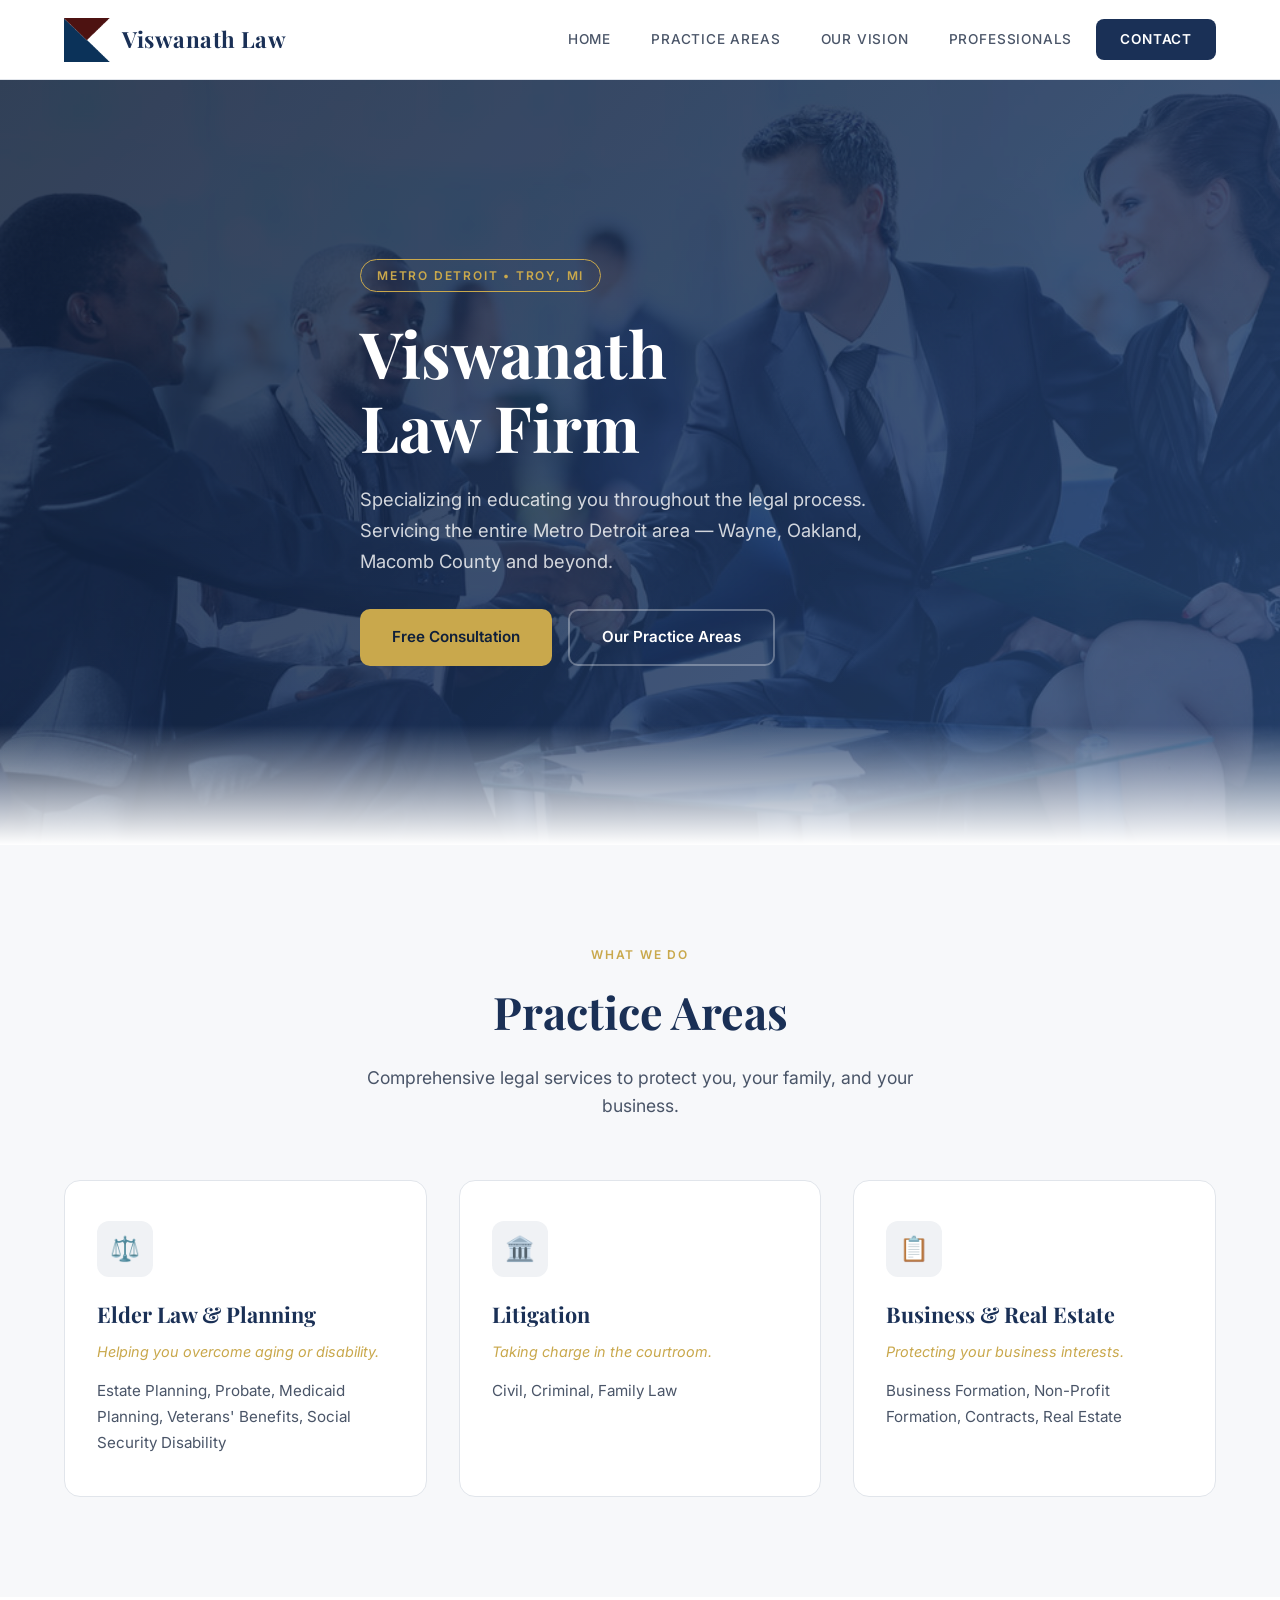
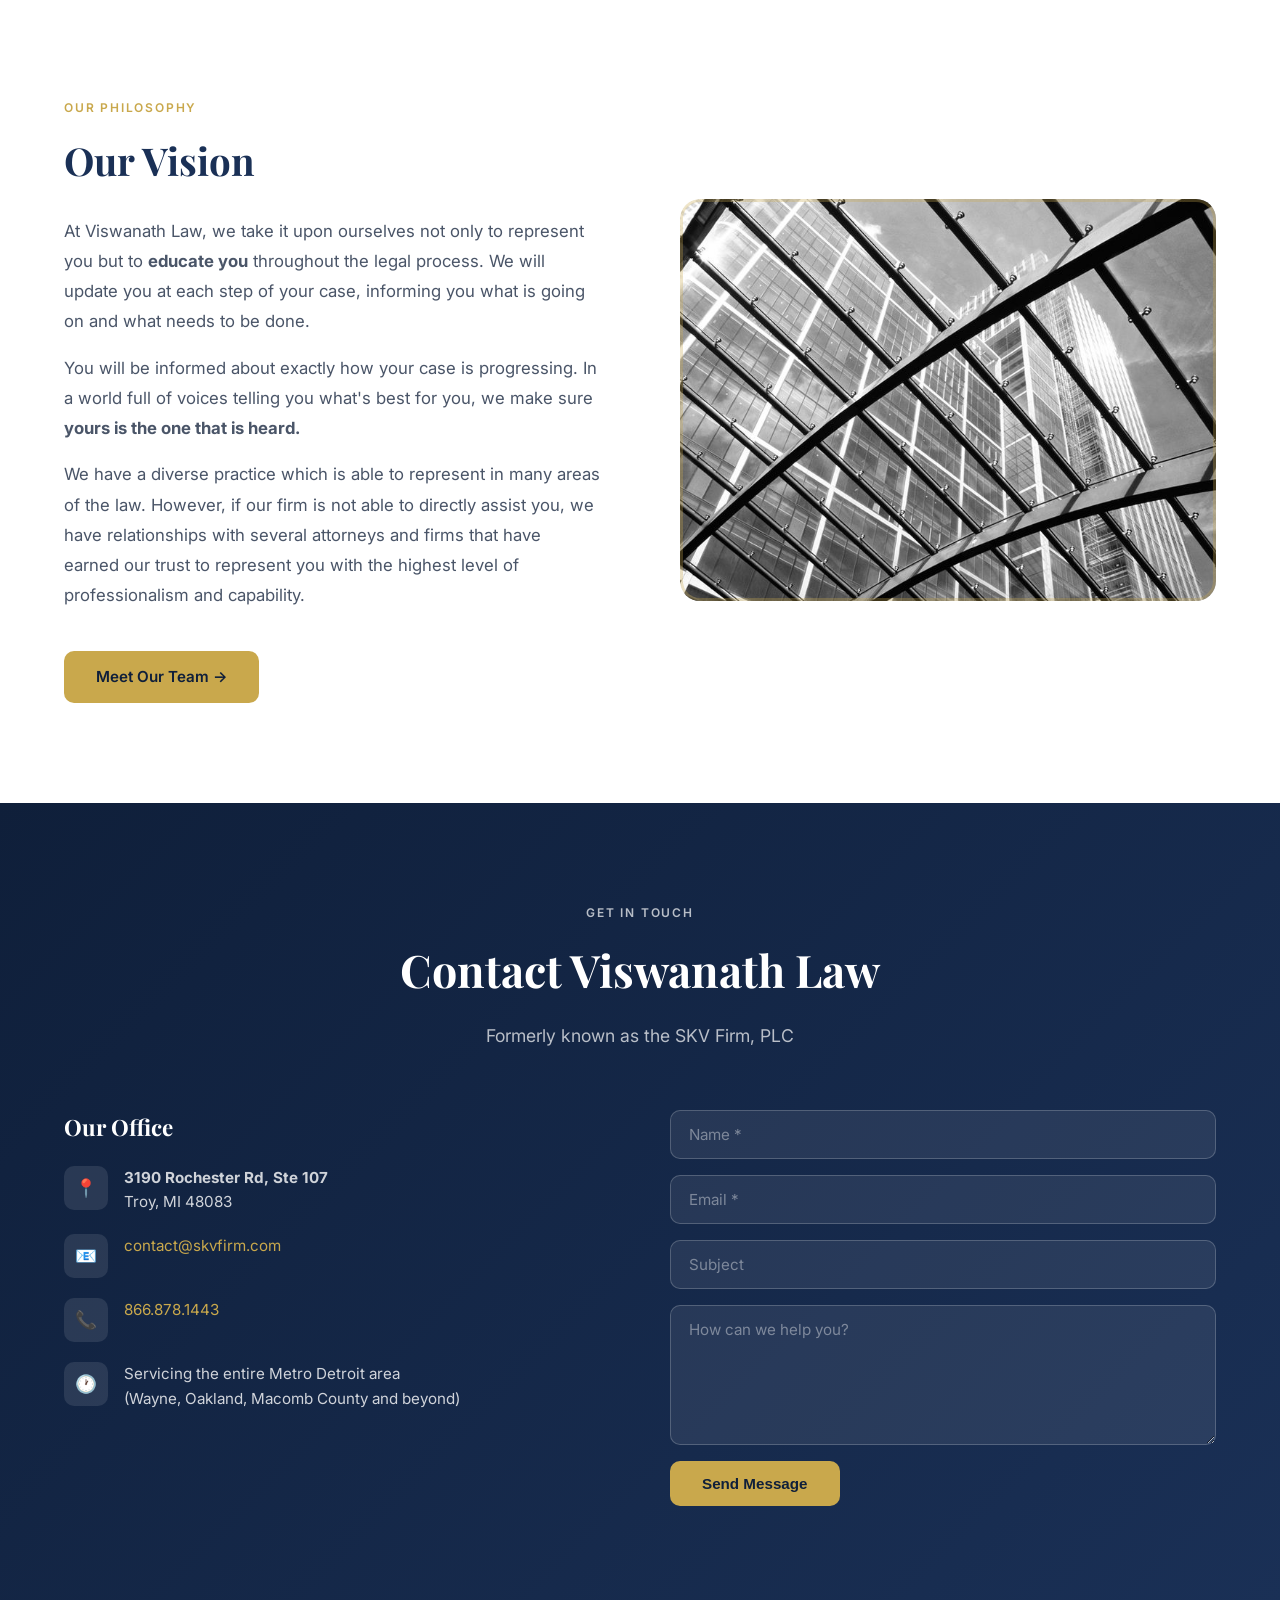
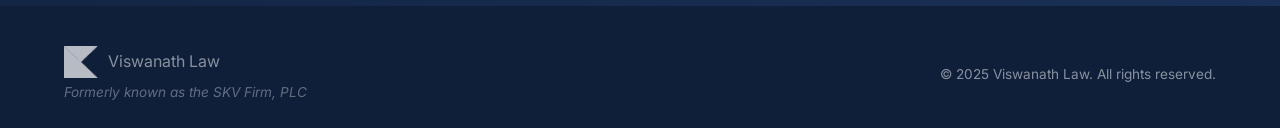
==== index.html @ b5b0188b "Initial Viswanath Law site" ====
<!DOCTYPE html>
<html lang="en">
<head>
  <meta charset="UTF-8">
  <meta name="viewport" content="width=device-width, initial-scale=1.0">
  <title>Viswanath Law Firm | Metro Detroit Attorney</title>
  <meta name="description" content="Viswanath Law Firm specializes in educating you throughout the legal process. Estate planning, probate, criminal, civil, family law, and business services serving the Metro Detroit area.">
  <link rel="preconnect" href="https://fonts.googleapis.com">
  <link rel="preconnect" href="https://fonts.gstatic.com" crossorigin>
  <link href="https://fonts.googleapis.com/css2?family=Inter:wght@400;500;600;700&family=Playfair+Display:wght@600;700&display=swap" rel="stylesheet">
  <link rel="stylesheet" href="css/style.css">
  <link rel="icon" href="images/vj-icon.png" type="image/png">
</head>
<body>

  <!-- HEADER -->
  <header class="header">
    <div class="container">
      <a href="/" class="logo">
        <img src="images/vj-icon.png" alt="Viswanath Law">
        <span class="logo-text">Viswanath Law</span>
      </a>
      <nav class="nav" id="nav">
        <a href="/">Home</a>
        <a href="#practice-areas">Practice Areas</a>
        <a href="#vision">Our Vision</a>
        <a href="/professionals.html">Professionals</a>
        <a href="#contact" class="nav-cta">Contact</a>
      </nav>
      <button class="hamburger" aria-label="Menu" aria-expanded="false">
        <span></span><span></span><span></span>
      </button>
    </div>
  </header>

  <!-- HERO -->
  <section class="hero">
    <div class="container">
      <div class="hero-content">
        <span class="hero-badge">Metro Detroit • Troy, MI</span>
        <h1>Viswanath<br>Law Firm</h1>
        <p>Specializing in educating you throughout the legal process. Servicing the entire Metro Detroit area — Wayne, Oakland, Macomb County and beyond.</p>
        <div class="hero-btns">
          <a href="#contact" class="btn btn-primary">Free Consultation</a>
          <a href="#practice-areas" class="btn btn-outline">Our Practice Areas</a>
        </div>
      </div>
    </div>
  </section>

  <!-- PRACTICE AREAS -->
  <section class="section section-alt" id="practice-areas">
    <div class="container">
      <div class="section-header fade-in">
        <p class="overline">What We Do</p>
        <h2>Practice Areas</h2>
        <p>Comprehensive legal services to protect you, your family, and your business.</p>
      </div>
      <div class="practice-grid">
        <!-- Card 1 -->
        <div class="practice-card fade-in">
          <div class="icon">⚖️</div>
          <h3>Elder Law &amp; Planning</h3>
          <p class="tagline">Helping you overcome aging or disability.</p>
          <p>Estate Planning, Probate, Medicaid Planning, Veterans' Benefits, Social Security Disability</p>
        </div>
        <!-- Card 2 -->
        <div class="practice-card fade-in">
          <div class="icon">🏛️</div>
          <h3>Litigation</h3>
          <p class="tagline">Taking charge in the courtroom.</p>
          <p>Civil, Criminal, Family Law</p>
        </div>
        <!-- Card 3 -->
        <div class="practice-card fade-in">
          <div class="icon">📋</div>
          <h3>Business &amp; Real Estate</h3>
          <p class="tagline">Protecting your business interests.</p>
          <p>Business Formation, Non-Profit Formation, Contracts, Real Estate</p>
        </div>
      </div>
    </div>
  </section>

  <!-- OUR VISION -->
  <section class="section" id="vision">
    <div class="container">
      <div class="vision-grid">
        <div class="vision-text fade-in">
          <p class="overline" style="font-size:0.75rem;font-weight:600;letter-spacing:0.15em;text-transform:uppercase;color:var(--accent);margin-bottom:12px;">Our Philosophy</p>
          <h2>Our Vision</h2>
          <p>At Viswanath Law, we take it upon ourselves not only to represent you but to <strong>educate you</strong> throughout the legal process. We will update you at each step of your case, informing you what is going on and what needs to be done.</p>
          <p>You will be informed about exactly how your case is progressing. In a world full of voices telling you what's best for you, we make sure <strong>yours is the one that is heard.</strong></p>
          <p>We have a diverse practice which is able to represent in many areas of the law. However, if our firm is not able to directly assist you, we have relationships with several attorneys and firms that have earned our trust to represent you with the highest level of professionalism and capability.</p>
          <a href="/professionals.html" class="btn btn-primary" style="margin-top:24px;">Meet Our Team →</a>
        </div>
        <div class="vision-image fade-in">
          <img src="images/courthouse-bg.jpg" alt="Legal excellence">
        </div>
      </div>
    </div>
  </section>

  <!-- CONTACT -->
  <section class="section section-dark" id="contact">
    <div class="container">
      <div class="section-header fade-in">
        <p class="overline">Get In Touch</p>
        <h2>Contact Viswanath Law</h2>
        <p>Formerly known as the SKV Firm, PLC</p>
      </div>
      <div class="contact-grid fade-in">
        <div class="contact-info">
          <h3>Our Office</h3>
          <div class="contact-detail">
            <div class="icon">📍</div>
            <div>
              <p><strong>3190 Rochester Rd, Ste 107</strong><br>Troy, MI 48083</p>
            </div>
          </div>
          <div class="contact-detail">
            <div class="icon">📧</div>
            <div>
              <p><a href="mailto:contact@skvfirm.com">contact@skvfirm.com</a></p>
            </div>
          </div>
          <div class="contact-detail">
            <div class="icon">📞</div>
            <div>
              <p><a href="tel:8668781443">866.878.1443</a></p>
            </div>
          </div>
          <div class="contact-detail">
            <div class="icon">🕐</div>
            <div>
              <p>Servicing the entire Metro Detroit area<br>(Wayne, Oakland, Macomb County and beyond)</p>
            </div>
          </div>
        </div>
        <form class="contact-form">
          <input type="text" name="name" placeholder="Name *" required>
          <input type="email" name="email" placeholder="Email *" required>
          <input type="text" name="subject" placeholder="Subject">
          <textarea name="message" placeholder="How can we help you?"></textarea>
          <button type="submit" class="btn btn-primary">Send Message</button>
        </form>
      </div>
    </div>
  </section>

  <!-- FOOTER -->
  <footer class="footer">
    <div class="container">
      <div class="footer-inner">
        <div>
          <div class="footer-logo">
            <img src="images/vj-icon.png" alt="VJ">
            <span>Viswanath Law</span>
          </div>
          <p class="footer-note">Formerly known as the SKV Firm, PLC</p>
        </div>
        <p>&copy; 2025 Viswanath Law. All rights reserved.</p>
      </div>
    </div>
  </footer>

  <script src="js/main.js"></script>
</body>
</html>
---- css/style.css ----
/* ===== RESET & BASE ===== */
*, *::before, *::after { box-sizing: border-box; margin: 0; padding: 0; }

:root {
  --navy: #1a3056;
  --navy-dark: #0f1f3a;
  --navy-light: #2a4a7a;
  --accent: #c9a84c;
  --accent-light: #dfc06a;
  --white: #ffffff;
  --off-white: #f7f8fa;
  --gray-100: #f0f2f5;
  --gray-200: #e1e5eb;
  --gray-400: #8a94a6;
  --gray-600: #4a5568;
  --gray-800: #2d3748;
  --text: #1a202c;
  --font-heading: 'Playfair Display', Georgia, serif;
  --font-body: 'Inter', -apple-system, BlinkMacSystemFont, 'Segoe UI', sans-serif;
  --max-width: 1200px;
  --header-height: 80px;
  --transition: 0.3s ease;
}

html { scroll-behavior: smooth; font-size: 16px; }

body {
  font-family: var(--font-body);
  color: var(--text);
  line-height: 1.6;
  background: var(--white);
  -webkit-font-smoothing: antialiased;
}

img { max-width: 100%; height: auto; display: block; }
a { text-decoration: none; color: inherit; transition: color var(--transition); }
ul { list-style: none; }

.container { max-width: var(--max-width); margin: 0 auto; padding: 0 24px; }

/* ===== HEADER ===== */
.header {
  position: fixed;
  top: 0;
  left: 0;
  right: 0;
  height: var(--header-height);
  background: var(--white);
  border-bottom: 1px solid var(--gray-200);
  z-index: 1000;
  transition: box-shadow var(--transition);
}

.header.scrolled { box-shadow: 0 2px 20px rgba(0,0,0,0.08); }

.header .container {
  display: flex;
  align-items: center;
  justify-content: space-between;
  height: 100%;
}

.logo { display: flex; align-items: center; gap: 12px; }
.logo img { height: 44px; width: auto; }
.logo-text {
  font-family: var(--font-heading);
  font-size: 1.4rem;
  color: var(--navy);
  font-weight: 700;
  letter-spacing: 0.02em;
}

.nav { display: flex; align-items: center; gap: 8px; }
.nav a {
  font-size: 0.85rem;
  font-weight: 500;
  letter-spacing: 0.06em;
  text-transform: uppercase;
  color: var(--gray-600);
  padding: 8px 16px;
  border-radius: 6px;
  transition: all var(--transition);
}
.nav a:hover, .nav a.active {
  color: var(--navy);
  background: var(--gray-100);
}

.nav-cta {
  background: var(--navy) !important;
  color: var(--white) !important;
  padding: 10px 24px !important;
  border-radius: 8px !important;
  font-weight: 600 !important;
}
.nav-cta:hover { background: var(--navy-light) !important; }

/* Mobile menu */
.hamburger {
  display: none;
  flex-direction: column;
  gap: 5px;
  cursor: pointer;
  padding: 8px;
  background: none;
  border: none;
}
.hamburger span {
  width: 24px;
  height: 2px;
  background: var(--navy);
  transition: all var(--transition);
  border-radius: 2px;
}

@media (max-width: 768px) {
  .hamburger { display: flex; }
  .nav {
    position: fixed;
    top: var(--header-height);
    left: 0;
    right: 0;
    background: var(--white);
    flex-direction: column;
    padding: 24px;
    gap: 4px;
    border-bottom: 1px solid var(--gray-200);
    box-shadow: 0 8px 30px rgba(0,0,0,0.1);
    transform: translateY(-120%);
    transition: transform var(--transition);
  }
  .nav.open { transform: translateY(0); }
  .nav a { width: 100%; text-align: center; padding: 12px; }
}

/* ===== HERO ===== */
.hero {
  position: relative;
  min-height: 85vh;
  display: flex;
  align-items: center;
  background: linear-gradient(135deg, var(--navy-dark) 0%, var(--navy) 50%, var(--navy-light) 100%);
  margin-top: var(--header-height);
  overflow: hidden;
}

.hero::before {
  content: '';
  position: absolute;
  inset: 0;
  background: url('../images/city-bg.jpg') center/cover no-repeat;
  opacity: 0.15;
}

.hero::after {
  content: '';
  position: absolute;
  bottom: 0;
  left: 0;
  right: 0;
  height: 120px;
  background: linear-gradient(to top, var(--white), transparent);
}

.hero-content {
  position: relative;
  z-index: 1;
  max-width: 700px;
}

.hero-badge {
  display: inline-block;
  font-size: 0.75rem;
  font-weight: 600;
  letter-spacing: 0.15em;
  text-transform: uppercase;
  color: var(--accent);
  border: 1px solid var(--accent);
  padding: 6px 16px;
  border-radius: 20px;
  margin-bottom: 24px;
}

.hero h1 {
  font-family: var(--font-heading);
  font-size: clamp(2.5rem, 5vw, 4rem);
  color: var(--white);
  line-height: 1.15;
  margin-bottom: 20px;
  font-weight: 700;
}

.hero p {
  font-size: 1.15rem;
  color: rgba(255,255,255,0.8);
  line-height: 1.7;
  margin-bottom: 32px;
  max-width: 560px;
}

.hero-btns { display: flex; gap: 16px; flex-wrap: wrap; }

.btn {
  display: inline-flex;
  align-items: center;
  gap: 8px;
  padding: 14px 32px;
  border-radius: 10px;
  font-size: 0.95rem;
  font-weight: 600;
  transition: all var(--transition);
  cursor: pointer;
  border: none;
}

.btn-primary {
  background: var(--accent);
  color: var(--navy-dark);
}
.btn-primary:hover { background: var(--accent-light); transform: translateY(-2px); }

.btn-outline {
  background: transparent;
  color: var(--white);
  border: 2px solid rgba(255,255,255,0.3);
}
.btn-outline:hover { border-color: var(--white); background: rgba(255,255,255,0.1); }

/* ===== SECTIONS ===== */
.section {
  padding: 100px 0;
}
.section-alt { background: var(--off-white); }
.section-dark {
  background: linear-gradient(135deg, var(--navy-dark), var(--navy));
  color: var(--white);
}

.section-header {
  text-align: center;
  margin-bottom: 60px;
}
.section-header .overline {
  font-size: 0.75rem;
  font-weight: 600;
  letter-spacing: 0.15em;
  text-transform: uppercase;
  color: var(--accent);
  margin-bottom: 12px;
}
.section-header h2 {
  font-family: var(--font-heading);
  font-size: clamp(2rem, 3.5vw, 2.8rem);
  color: var(--navy);
  margin-bottom: 16px;
  font-weight: 700;
}
.section-dark .section-header h2 { color: var(--white); }
.section-header p {
  font-size: 1.1rem;
  color: var(--gray-600);
  max-width: 600px;
  margin: 0 auto;
}
.section-dark .section-header p { color: rgba(255,255,255,0.7); }

/* ===== PRACTICE AREAS ===== */
.practice-grid {
  display: grid;
  grid-template-columns: repeat(auto-fit, minmax(340px, 1fr));
  gap: 32px;
}

.practice-card {
  background: var(--white);
  border-radius: 16px;
  padding: 40px 32px;
  border: 1px solid var(--gray-200);
  transition: all var(--transition);
  position: relative;
  overflow: hidden;
}
.practice-card::before {
  content: '';
  position: absolute;
  top: 0;
  left: 0;
  right: 0;
  height: 4px;
  background: var(--accent);
  transform: scaleX(0);
  transition: transform var(--transition);
}
.practice-card:hover {
  transform: translateY(-4px);
  box-shadow: 0 12px 40px rgba(0,0,0,0.08);
  border-color: transparent;
}
.practice-card:hover::before { transform: scaleX(1); }

.practice-card .icon {
  width: 56px;
  height: 56px;
  background: var(--gray-100);
  border-radius: 12px;
  display: flex;
  align-items: center;
  justify-content: center;
  font-size: 1.5rem;
  margin-bottom: 20px;
  color: var(--navy);
}

.practice-card h3 {
  font-family: var(--font-heading);
  font-size: 1.35rem;
  color: var(--navy);
  margin-bottom: 8px;
}

.practice-card .tagline {
  font-size: 0.9rem;
  font-style: italic;
  color: var(--accent);
  margin-bottom: 14px;
}

.practice-card p {
  font-size: 0.95rem;
  color: var(--gray-600);
  line-height: 1.7;
}

/* ===== VISION ===== */
.vision-grid {
  display: grid;
  grid-template-columns: 1fr 1fr;
  gap: 80px;
  align-items: center;
}

.vision-text h2 {
  font-family: var(--font-heading);
  font-size: clamp(2rem, 3vw, 2.5rem);
  color: var(--navy);
  margin-bottom: 24px;
}

.vision-text p {
  font-size: 1.05rem;
  color: var(--gray-600);
  line-height: 1.8;
  margin-bottom: 16px;
}

.vision-image {
  position: relative;
  border-radius: 20px;
  overflow: hidden;
  aspect-ratio: 4/3;
}
.vision-image img { width: 100%; height: 100%; object-fit: cover; }
.vision-image::after {
  content: '';
  position: absolute;
  inset: 0;
  border: 3px solid var(--accent);
  border-radius: 20px;
  opacity: 0.3;
}

@media (max-width: 768px) {
  .vision-grid { grid-template-columns: 1fr; gap: 40px; }
}

/* ===== TEAM / PROFESSIONALS ===== */
.team-grid {
  display: grid;
  grid-template-columns: repeat(auto-fit, minmax(280px, 1fr));
  gap: 32px;
}

.team-card {
  background: var(--white);
  border-radius: 16px;
  overflow: hidden;
  border: 1px solid var(--gray-200);
  transition: all var(--transition);
}
.team-card:hover {
  transform: translateY(-4px);
  box-shadow: 0 12px 40px rgba(0,0,0,0.08);
}

.team-card-img {
  width: 100%;
  aspect-ratio: 3/4;
  overflow: hidden;
  background: var(--gray-100);
}
.team-card-img img { width: 100%; height: 100%; object-fit: cover; transition: transform var(--transition); }
.team-card:hover .team-card-img img { transform: scale(1.05); }

.team-card-body { padding: 24px; }
.team-card-body h3 {
  font-family: var(--font-heading);
  font-size: 1.25rem;
  color: var(--navy);
  margin-bottom: 4px;
}
.team-card-body .role {
  font-size: 0.85rem;
  color: var(--accent);
  font-weight: 500;
  margin-bottom: 12px;
}
.team-card-body p {
  font-size: 0.9rem;
  color: var(--gray-600);
  line-height: 1.6;
}
.team-card-body .btn {
  margin-top: 16px;
  padding: 10px 24px;
  font-size: 0.85rem;
}

/* ===== PROFILE PAGE ===== */
.profile-hero {
  margin-top: var(--header-height);
  padding: 80px 0;
  background: linear-gradient(135deg, var(--navy-dark), var(--navy));
  position: relative;
  overflow: hidden;
}
.profile-hero::before {
  content: '';
  position: absolute;
  inset: 0;
  background: url('../images/skyline-bg.jpg') center/cover no-repeat;
  opacity: 0.1;
}

.profile-hero-inner {
  position: relative;
  z-index: 1;
  display: grid;
  grid-template-columns: 300px 1fr;
  gap: 60px;
  align-items: center;
}

.profile-photo {
  width: 300px;
  height: 380px;
  border-radius: 16px;
  overflow: hidden;
  border: 4px solid rgba(255,255,255,0.2);
  box-shadow: 0 20px 60px rgba(0,0,0,0.3);
}
.profile-photo img { width: 100%; height: 100%; object-fit: cover; }

.profile-info h1 {
  font-family: var(--font-heading);
  font-size: clamp(2rem, 4vw, 3rem);
  color: var(--white);
  margin-bottom: 8px;
}
.profile-info .title {
  font-size: 1.1rem;
  color: var(--accent);
  font-weight: 500;
  margin-bottom: 20px;
}
.profile-info .bio {
  font-size: 1.05rem;
  color: rgba(255,255,255,0.8);
  line-height: 1.8;
  max-width: 600px;
}
.profile-info .bio p { margin-bottom: 14px; }

@media (max-width: 768px) {
  .profile-hero-inner { grid-template-columns: 1fr; text-align: center; justify-items: center; }
  .profile-photo { width: 220px; height: 280px; }
}

.profile-body { padding: 80px 0; }

.profile-section { margin-bottom: 60px; }
.profile-section h2 {
  font-family: var(--font-heading);
  font-size: 1.8rem;
  color: var(--navy);
  margin-bottom: 24px;
  padding-bottom: 12px;
  border-bottom: 2px solid var(--gray-200);
}
.profile-section ul {
  list-style: disc;
  padding-left: 24px;
}
.profile-section li {
  font-size: 1rem;
  color: var(--gray-600);
  line-height: 1.8;
  margin-bottom: 4px;
}

/* Profile video section */
.video-grid {
  display: grid;
  grid-template-columns: repeat(auto-fit, minmax(300px, 1fr));
  gap: 24px;
}
.video-placeholder {
  aspect-ratio: 16/9;
  background: var(--gray-100);
  border-radius: 12px;
  display: flex;
  align-items: center;
  justify-content: center;
  color: var(--gray-400);
  font-size: 0.9rem;
  border: 2px dashed var(--gray-200);
}

/* Profile gallery */
.gallery-grid {
  display: grid;
  grid-template-columns: repeat(auto-fit, minmax(200px, 1fr));
  gap: 16px;
}
.gallery-grid img {
  width: 100%;
  aspect-ratio: 1;
  object-fit: cover;
  border-radius: 12px;
  cursor: pointer;
  transition: all var(--transition);
}
.gallery-grid img:hover { transform: scale(1.03); box-shadow: 0 8px 30px rgba(0,0,0,0.12); }

/* ===== PAIGE DIRECTORY ===== */
.partner-grid {
  display: grid;
  grid-template-columns: repeat(auto-fit, minmax(300px, 1fr));
  gap: 24px;
}

.partner-card {
  display: flex;
  align-items: center;
  gap: 20px;
  background: var(--white);
  border-radius: 12px;
  padding: 24px;
  border: 1px solid var(--gray-200);
  transition: all var(--transition);
}
.partner-card:hover {
  border-color: var(--accent);
  box-shadow: 0 8px 30px rgba(0,0,0,0.06);
  transform: translateY(-2px);
}

.partner-card .partner-logo {
  width: 64px;
  height: 64px;
  border-radius: 12px;
  background: var(--gray-100);
  display: flex;
  align-items: center;
  justify-content: center;
  flex-shrink: 0;
  font-size: 1.5rem;
  color: var(--navy);
}

.partner-card h3 { font-size: 1.05rem; color: var(--navy); margin-bottom: 4px; }
.partner-card p { font-size: 0.85rem; color: var(--gray-600); }
.partner-card .partner-link {
  font-size: 0.8rem;
  color: var(--accent);
  font-weight: 600;
  margin-top: 4px;
  display: inline-block;
}

/* ===== CONTACT ===== */
.contact-grid {
  display: grid;
  grid-template-columns: 1fr 1fr;
  gap: 60px;
}

.contact-info h3 {
  font-family: var(--font-heading);
  font-size: 1.4rem;
  color: var(--white);
  margin-bottom: 20px;
}
.contact-detail {
  display: flex;
  align-items: flex-start;
  gap: 16px;
  margin-bottom: 20px;
}
.contact-detail .icon {
  width: 44px;
  height: 44px;
  background: rgba(255,255,255,0.1);
  border-radius: 10px;
  display: flex;
  align-items: center;
  justify-content: center;
  flex-shrink: 0;
  font-size: 1.1rem;
}
.contact-detail p { color: rgba(255,255,255,0.8); font-size: 0.95rem; line-height: 1.6; }
.contact-detail a { color: var(--accent); }
.contact-detail a:hover { color: var(--accent-light); }

.contact-form {
  display: flex;
  flex-direction: column;
  gap: 16px;
}
.contact-form input,
.contact-form textarea {
  width: 100%;
  padding: 14px 18px;
  border: 1px solid rgba(255,255,255,0.2);
  border-radius: 10px;
  background: rgba(255,255,255,0.08);
  color: var(--white);
  font-family: var(--font-body);
  font-size: 0.95rem;
  transition: border-color var(--transition);
}
.contact-form input::placeholder,
.contact-form textarea::placeholder { color: rgba(255,255,255,0.4); }
.contact-form input:focus,
.contact-form textarea:focus {
  outline: none;
  border-color: var(--accent);
}
.contact-form textarea { min-height: 140px; resize: vertical; }

.contact-form .btn-primary { align-self: flex-start; }

@media (max-width: 768px) {
  .contact-grid { grid-template-columns: 1fr; gap: 40px; }
}

/* ===== FOOTER ===== */
.footer {
  background: var(--navy-dark);
  padding: 40px 0 24px;
  color: rgba(255,255,255,0.5);
}
.footer-inner {
  display: flex;
  justify-content: space-between;
  align-items: center;
  flex-wrap: wrap;
  gap: 16px;
}
.footer-logo { display: flex; align-items: center; gap: 10px; }
.footer-logo img { height: 32px; filter: brightness(0) invert(1); opacity: 0.7; }
.footer p { font-size: 0.85rem; }
.footer a { color: var(--accent); }
.footer a:hover { color: var(--accent-light); }
.footer-note {
  font-size: 0.8rem;
  font-style: italic;
  color: rgba(255,255,255,0.35);
  margin-top: 4px;
}

/* ===== PAGE BANNER ===== */
.page-banner {
  margin-top: var(--header-height);
  padding: 80px 0;
  background: linear-gradient(135deg, var(--navy-dark), var(--navy));
  text-align: center;
  position: relative;
  overflow: hidden;
}
.page-banner::before {
  content: '';
  position: absolute;
  inset: 0;
  background: url('../images/skyline-bg.jpg') center/cover no-repeat;
  opacity: 0.1;
}
.page-banner h1 {
  position: relative;
  font-family: var(--font-heading);
  font-size: clamp(2.5rem, 5vw, 3.5rem);
  color: var(--white);
  font-weight: 700;
}
.page-banner p {
  position: relative;
  font-size: 1.1rem;
  color: rgba(255,255,255,0.7);
  margin-top: 12px;
}

/* ===== UTILITIES ===== */
.text-center { text-align: center; }
.mt-40 { margin-top: 40px; }
.mb-40 { margin-bottom: 40px; }

/* ===== ANIMATIONS ===== */
.fade-in {
  opacity: 0;
  transform: translateY(20px);
  transition: opacity 0.6s ease, transform 0.6s ease;
}
.fade-in.visible { opacity: 1; transform: translateY(0); }

/* ===== HIDDEN PAGE (Indian clients) ===== */
.hidden-page-notice {
  background: var(--accent);
  color: var(--navy-dark);
  text-align: center;
  padding: 12px;
  font-size: 0.9rem;
  font-weight: 500;
}
.hidden-page-notice a { text-decoration: underline; font-weight: 700; }
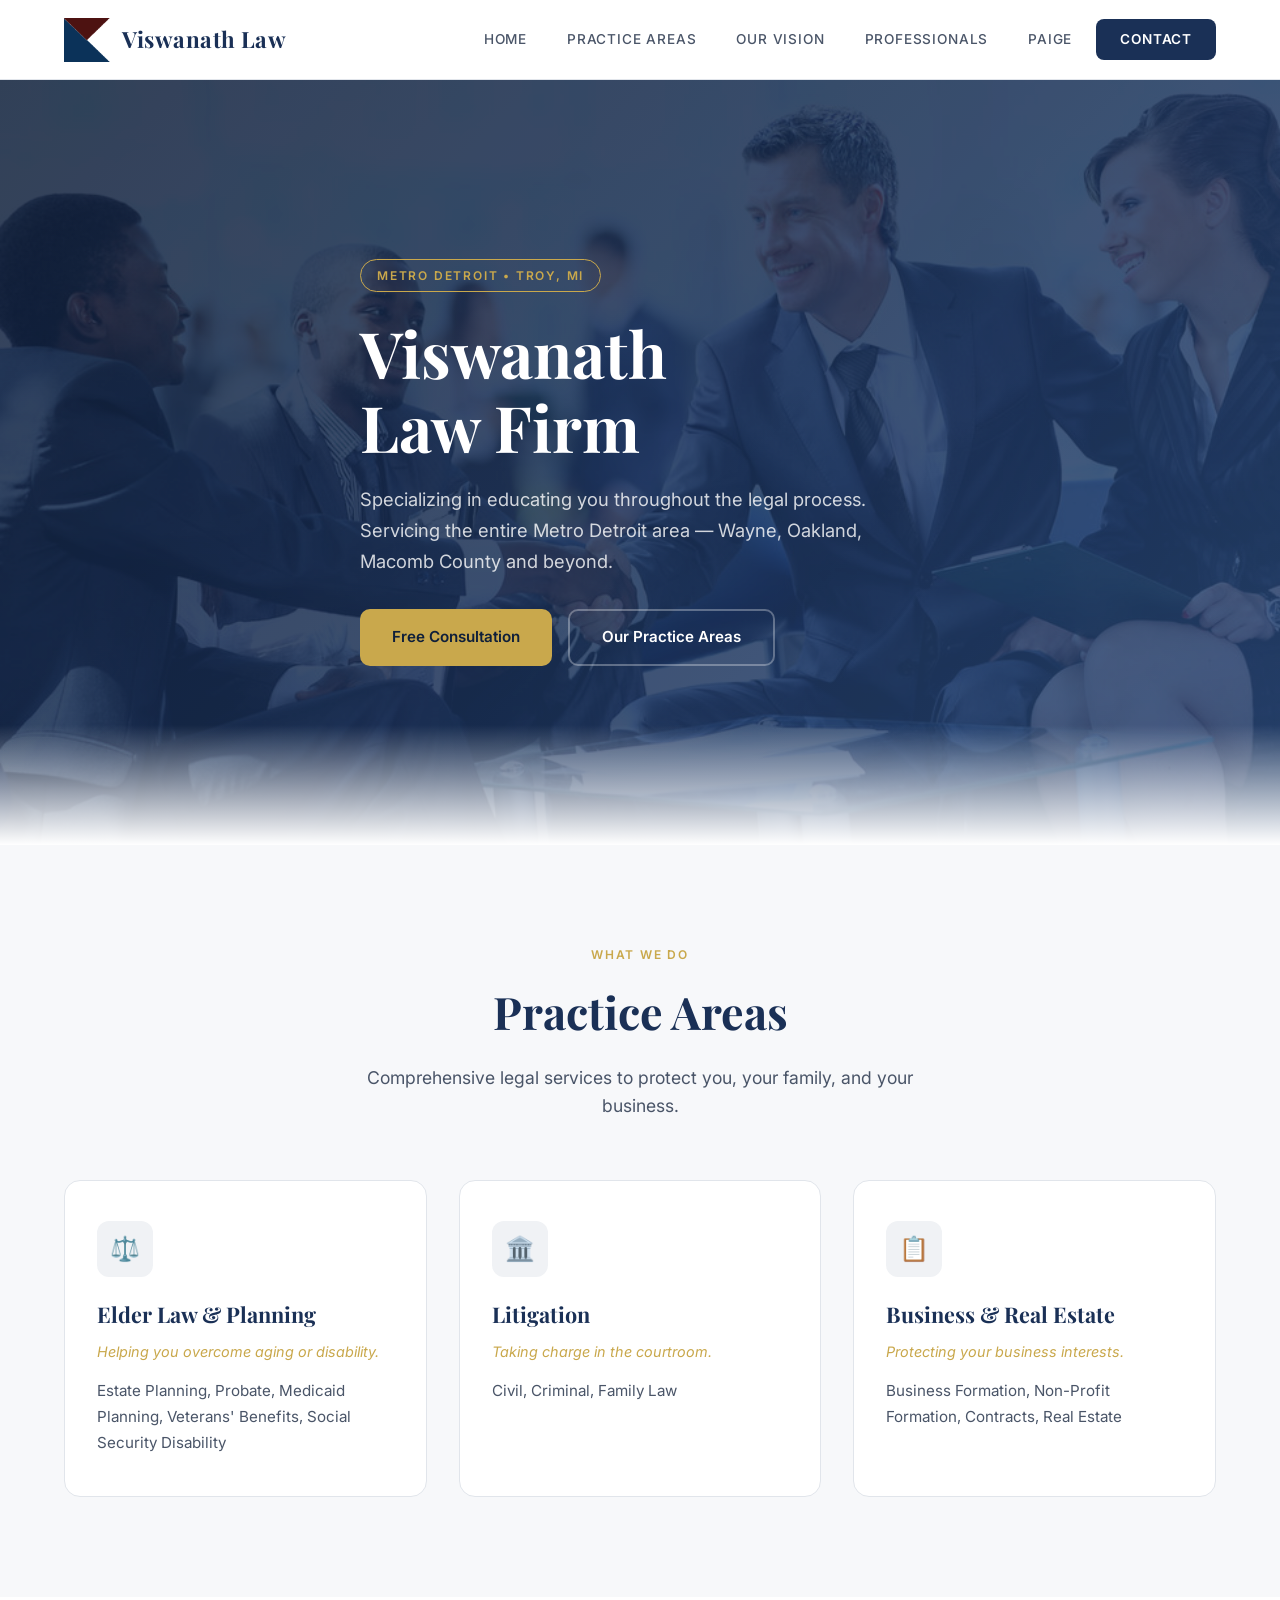
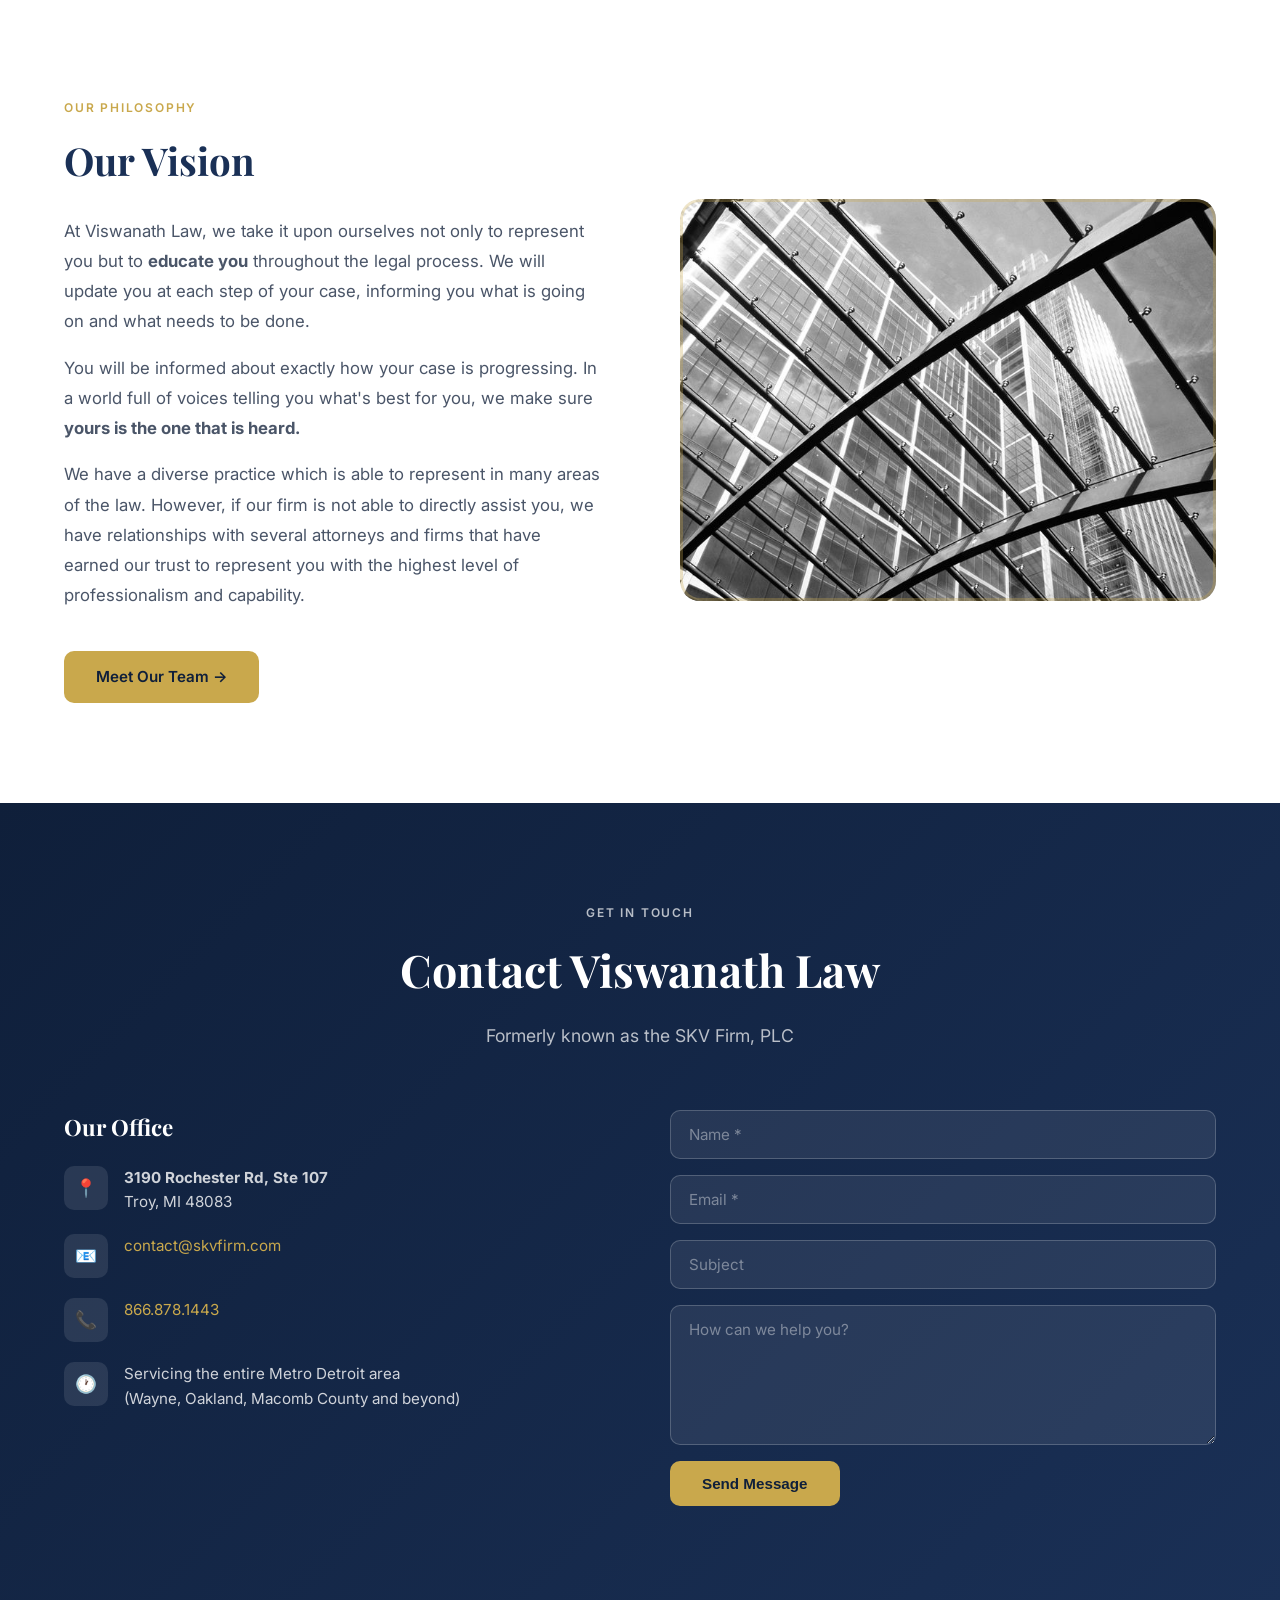
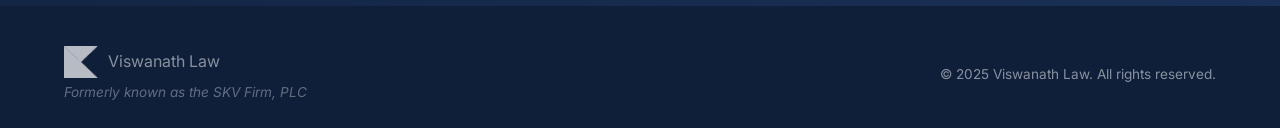
==== commit 707b3853: "Add Paige to nav, fix fade-in visibility, improve JS" ====
--- a/index.html
+++ b/index.html
@@ -16,15 +16,16 @@
   <!-- HEADER -->
   <header class="header">
     <div class="container">
-      <a href="/" class="logo">
+      <a href="/viswanath-law/" class="logo">
         <img src="images/vj-icon.png" alt="Viswanath Law">
         <span class="logo-text">Viswanath Law</span>
       </a>
       <nav class="nav" id="nav">
-        <a href="/">Home</a>
+        <a href="/viswanath-law/">Home</a>
         <a href="#practice-areas">Practice Areas</a>
         <a href="#vision">Our Vision</a>
-        <a href="/professionals.html">Professionals</a>
+        <a href="/viswanath-law/professionals.html">Professionals</a>
+        <a href="/viswanath-law/paige.html">Paige</a>
         <a href="#contact" class="nav-cta">Contact</a>
       </nav>
       <button class="hamburger" aria-label="Menu" aria-expanded="false">
@@ -92,7 +93,7 @@
           <p>At Viswanath Law, we take it upon ourselves not only to represent you but to <strong>educate you</strong> throughout the legal process. We will update you at each step of your case, informing you what is going on and what needs to be done.</p>
           <p>You will be informed about exactly how your case is progressing. In a world full of voices telling you what's best for you, we make sure <strong>yours is the one that is heard.</strong></p>
           <p>We have a diverse practice which is able to represent in many areas of the law. However, if our firm is not able to directly assist you, we have relationships with several attorneys and firms that have earned our trust to represent you with the highest level of professionalism and capability.</p>
-          <a href="/professionals.html" class="btn btn-primary" style="margin-top:24px;">Meet Our Team →</a>
+          <a href="/viswanath-law/professionals.html" class="btn btn-primary" style="margin-top:24px;">Meet Our Team →</a>
         </div>
         <div class="vision-image fade-in">
           <img src="images/courthouse-bg.jpg" alt="Legal excellence">
--- a/css/style.css
+++ b/css/style.css
@@ -731,3 +731,9 @@
   font-weight: 500;
 }
 .hidden-page-notice a { text-decoration: underline; font-weight: 700; }
+
+/* Fallback: if JS hasn't loaded or observer hasn't fired after 2s, show everything */
+@media (prefers-reduced-motion: reduce) {
+  .fade-in { opacity: 1 !important; transform: none !important; }
+}
+noscript + .fade-in, .fade-in.visible { opacity: 1; transform: translateY(0); }
